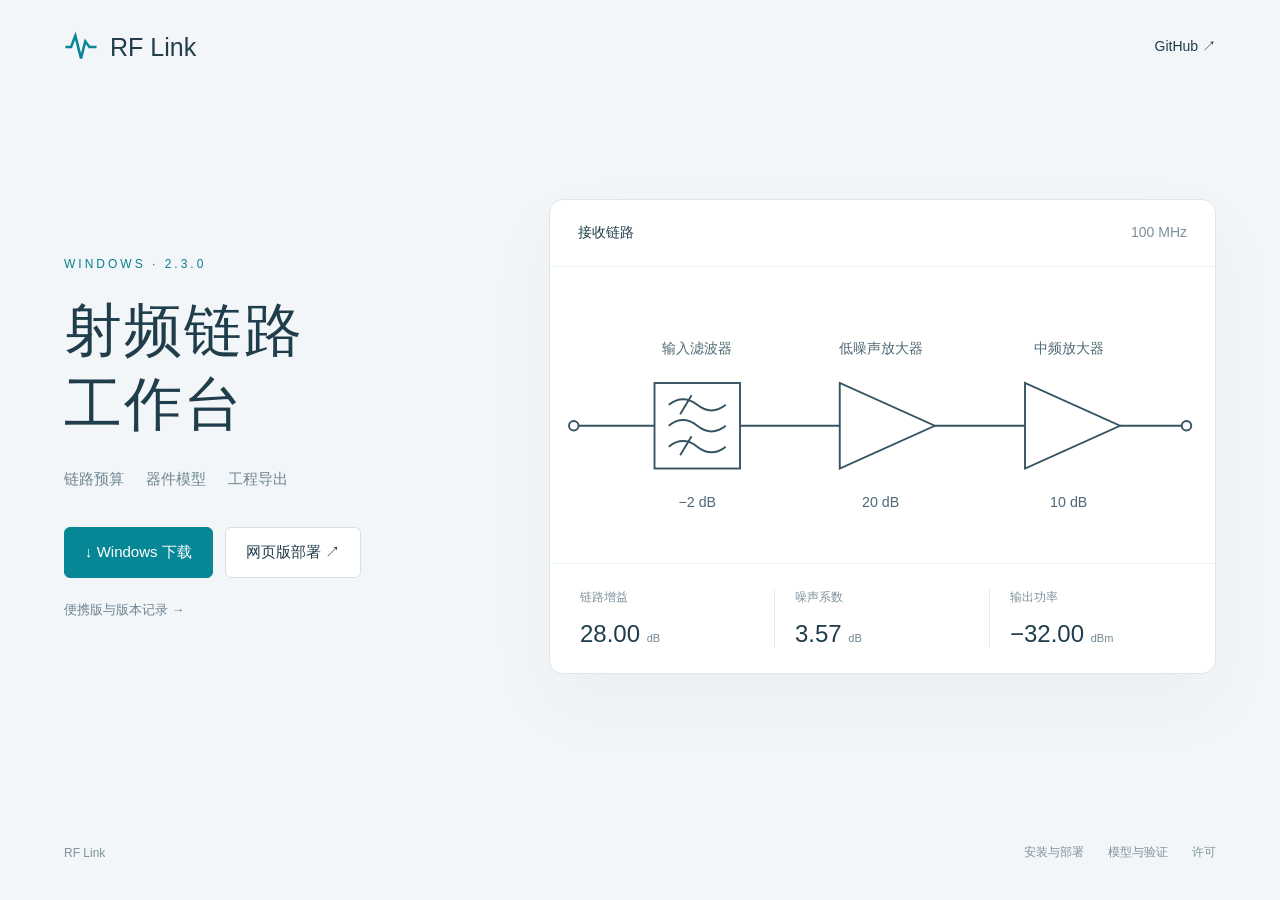
==== site/index.html @ 94427d35 "Release RF Link 2.3 with desktop packaging, accounts and deployment" ====
<!doctype html>
<html lang="zh-CN">
<head><meta charset="utf-8"><meta name="viewport" content="width=device-width,initial-scale=1"><meta name="description" content="RF Link 射频链路工作台，Windows 下载与云端部署。"><title>RF Link · 射频链路工作台</title><link rel="stylesheet" href="style.css"></head>
<body>
<header><a class="brand" href="./"><svg viewBox="0 0 24 24" aria-hidden="true"><path d="M1 12h4l3-8 4 16 3-12 3 4h5"/></svg>RF Link</a><a href="https://github.com/ChiZhang-805/RF-Link-Calculator">GitHub ↗</a></header>
<main><section class="intro"><span class="version">WINDOWS · 2.3.0</span><h1>射频链路<br>工作台</h1><div class="features"><span>链路预算</span><span>器件模型</span><span>工程导出</span></div><div class="actions"><a class="primary" href="https://github.com/ChiZhang-805/RF-Link-Calculator/releases/latest/download/RF-Link-Setup-2.3.0-x64.exe">↓ Windows 下载</a><a href="https://github.com/ChiZhang-805/RF-Link-Calculator/blob/main/docs/构建发布与部署.md">网页版部署 ↗</a></div><a class="secondary" href="https://github.com/ChiZhang-805/RF-Link-Calculator/releases/latest">便携版与版本记录 →</a></section>
<section class="preview" aria-label="链路计算示意"><div class="preview-head"><strong>接收链路</strong><span>100 MHz</span></div><svg class="chain" viewBox="0 0 700 240" role="img" aria-label="输入滤波器、低噪声放大器、中频放大器串行连接"><g fill="none" stroke="currentColor" stroke-width="2"><path d="M30 125h80m90 0h105m100 0h95m100 0h65"/><circle cx="25" cy="125" r="5"/><circle cx="670" cy="125" r="5"/><rect x="110" y="80" width="90" height="90"/><path d="M305 80v90l100-45zM500 80v90l100-45zM125 103q15-12 30 0t30 0m-60 22q15-12 30 0t30 0m-60 22q15-12 30 0t30 0m-36-54-12 20m12 23-12 20"/></g><g text-anchor="middle"><text x="155" y="48">输入滤波器</text><text x="348" y="48">低噪声放大器</text><text x="546" y="48">中频放大器</text><text x="155" y="211">−2 dB</text><text x="348" y="211">20 dB</text><text x="546" y="211">10 dB</text></g></svg><div class="metrics"><div><span>链路增益</span><strong>28.00 <small>dB</small></strong></div><div><span>噪声系数</span><strong>3.57 <small>dB</small></strong></div><div><span>输出功率</span><strong>−32.00 <small>dBm</small></strong></div></div></section>
</main><footer><span>RF Link</span><nav><a href="https://github.com/ChiZhang-805/RF-Link-Calculator/blob/main/docs/构建发布与部署.md">安装与部署</a><a href="https://github.com/ChiZhang-805/RF-Link-Calculator#公式与状态">模型与验证</a><a href="https://github.com/ChiZhang-805/RF-Link-Calculator/blob/main/LICENSE">许可</a></nav></footer>
</body></html>
---- site/style.css ----
:root{font-family:Segoe UI,Microsoft YaHei,sans-serif;color:#203d4c;background:#f3f6f8;font-synthesis:none}*{box-sizing:border-box}body{margin:0}a{color:inherit;text-decoration:none}a:focus-visible{outline:3px solid #078a9b;outline-offset:6px}header,footer{max-width:1480px;margin:auto;padding:30px 5%;display:flex;align-items:center;justify-content:space-between}header>a:last-child{font-size:14px}.brand{display:flex;gap:12px;align-items:center;font-size:25px}.brand svg{width:34px;fill:none;stroke:#078696;stroke-width:1.8}main{min-height:calc(100svh - 180px);max-width:1480px;margin:auto;padding:55px 5% 90px;display:grid;grid-template-columns:0.85fr 1.35fr;align-items:center;gap:65px}.version{font-size:12px;letter-spacing:3px;color:#087f8d}h1{font-size:clamp(42px,4.5vw,70px);font-weight:550;letter-spacing:2px;line-height:1.28;margin:22px 0 28px}.features{display:flex;gap:22px;color:#6d8592;font-size:15px}.actions{display:flex;gap:12px;flex-wrap:wrap;margin:38px 0 22px}.actions a{padding:15px 20px;border:1px solid #d4e0e5;border-radius:6px;background:white;font-size:15px}.actions .primary{background:#078696;color:white;border-color:#078696}.actions a:hover{filter:brightness(.95)}.secondary{font-size:13px;color:#6c8492}.preview{background:white;border:1px solid #dce6eb;border-radius:14px;box-shadow:0 30px 75px #2447580a;overflow:hidden}.preview-head{padding:24px 28px;display:flex;justify-content:space-between;border-bottom:1px solid #edf1f4;font-size:14px}.preview-head span{color:#7c8e98}.chain{width:100%;margin:40px 0 24px;color:#365362}.chain text{fill:#4f6875;font-size:15px}.metrics{display:grid;grid-template-columns:repeat(3,1fr);border-top:1px solid #edf1f4;padding:25px 10px}.metrics>div{display:flex;flex-direction:column;padding:0 20px;gap:14px;border-right:1px solid #e5edf1}.metrics>div:last-child{border:0}.metrics span{color:#7f939e;font-size:12px}.metrics strong{font-size:24px;font-weight:400;white-space:nowrap}.metrics small{font-size:11px;color:#718692}footer{font-size:12px;color:#7f939e}footer nav{display:flex;gap:24px}@media(max-width:1000px){main{gap:35px;grid-template-columns:1fr;padding-top:25px;max-width:780px}.intro h1 br{display:none}.intro h1{font-size:48px}.chain{margin:25px 0}header,footer{max-width:780px}.features{gap:20px}}@media(max-width:450px){main{padding:35px 6%}.intro h1{font-size:38px}.metrics>div{padding:0 10px}.metrics strong{font-size:20px}footer nav{gap:12px}}
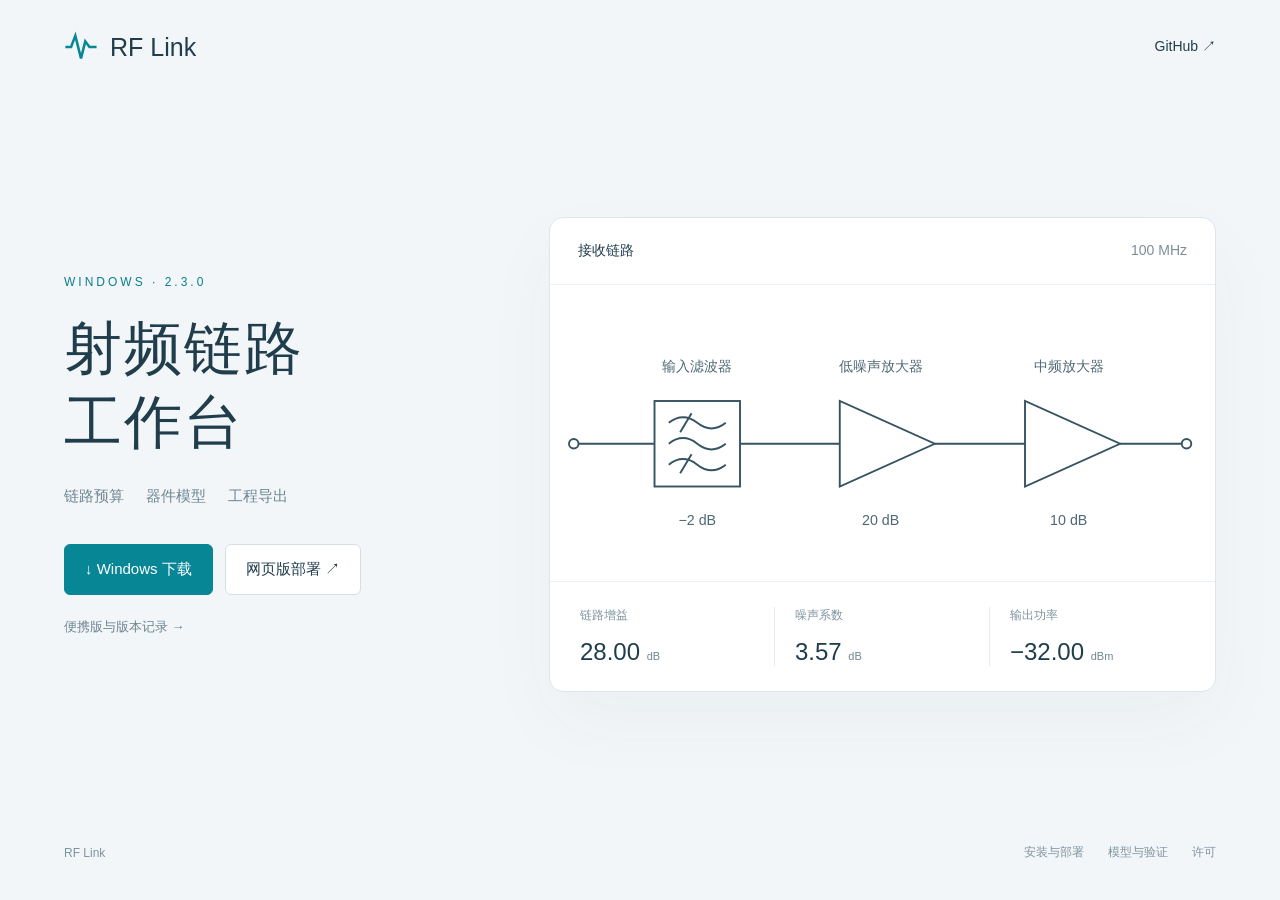
==== commit 04510223: "Refresh published homepage styles without stale browser cache" ====
--- a/site/index.html
+++ b/site/index.html
@@ -1,9 +1,10 @@
 <!doctype html>
 <html lang="zh-CN">
-<head><meta charset="utf-8"><meta name="viewport" content="width=device-width,initial-scale=1"><meta name="description" content="RF Link 射频链路工作台，Windows 下载与云端部署。"><title>RF Link · 射频链路工作台</title><link rel="stylesheet" href="style.css"></head>
+<head><meta charset="utf-8"><meta name="viewport" content="width=device-width,initial-scale=1"><meta name="description" content="RF Link 射频链路工作台，Windows 下载与云端部署。"><title>RF Link · 射频链路工作台</title><link rel="stylesheet" href="rf-link.css"></head>
 <body>
 <header><a class="brand" href="./"><svg viewBox="0 0 24 24" aria-hidden="true"><path d="M1 12h4l3-8 4 16 3-12 3 4h5"/></svg>RF Link</a><a href="https://github.com/ChiZhang-805/RF-Link-Calculator">GitHub ↗</a></header>
 <main><section class="intro"><span class="version">WINDOWS · 2.3.0</span><h1>射频链路<br>工作台</h1><div class="features"><span>链路预算</span><span>器件模型</span><span>工程导出</span></div><div class="actions"><a class="primary" href="https://github.com/ChiZhang-805/RF-Link-Calculator/releases/latest/download/RF-Link-Setup-2.3.0-x64.exe">↓ Windows 下载</a><a href="https://github.com/ChiZhang-805/RF-Link-Calculator/blob/main/docs/构建发布与部署.md">网页版部署 ↗</a></div><a class="secondary" href="https://github.com/ChiZhang-805/RF-Link-Calculator/releases/latest">便携版与版本记录 →</a></section>
 <section class="preview" aria-label="链路计算示意"><div class="preview-head"><strong>接收链路</strong><span>100 MHz</span></div><svg class="chain" viewBox="0 0 700 240" role="img" aria-label="输入滤波器、低噪声放大器、中频放大器串行连接"><g fill="none" stroke="currentColor" stroke-width="2"><path d="M30 125h80m90 0h105m100 0h95m100 0h65"/><circle cx="25" cy="125" r="5"/><circle cx="670" cy="125" r="5"/><rect x="110" y="80" width="90" height="90"/><path d="M305 80v90l100-45zM500 80v90l100-45zM125 103q15-12 30 0t30 0m-60 22q15-12 30 0t30 0m-60 22q15-12 30 0t30 0m-36-54-12 20m12 23-12 20"/></g><g text-anchor="middle"><text x="155" y="48">输入滤波器</text><text x="348" y="48">低噪声放大器</text><text x="546" y="48">中频放大器</text><text x="155" y="211">−2 dB</text><text x="348" y="211">20 dB</text><text x="546" y="211">10 dB</text></g></svg><div class="metrics"><div><span>链路增益</span><strong>28.00 <small>dB</small></strong></div><div><span>噪声系数</span><strong>3.57 <small>dB</small></strong></div><div><span>输出功率</span><strong>−32.00 <small>dBm</small></strong></div></div></section>
 </main><footer><span>RF Link</span><nav><a href="https://github.com/ChiZhang-805/RF-Link-Calculator/blob/main/docs/构建发布与部署.md">安装与部署</a><a href="https://github.com/ChiZhang-805/RF-Link-Calculator#公式与状态">模型与验证</a><a href="https://github.com/ChiZhang-805/RF-Link-Calculator/blob/main/LICENSE">许可</a></nav></footer>
 </body></html>
+
--- a/site/rf-link.css
+++ b/site/rf-link.css
@@ -0,0 +1 @@
+:root{font-family:Segoe UI,Microsoft YaHei,sans-serif;color:#203d4c;background:#f3f6f8;font-synthesis:none}*{box-sizing:border-box}body{margin:0}a{color:inherit;text-decoration:none}a:focus-visible{outline:3px solid #078a9b;outline-offset:6px}header,footer{max-width:1480px;margin:auto;padding:30px 5%;display:flex;align-items:center;justify-content:space-between}header>a:last-child{font-size:14px}.brand{display:flex;gap:12px;align-items:center;font-size:25px}.brand svg{width:34px;fill:none;stroke:#078696;stroke-width:1.8}main{min-height:calc(100svh - 180px);max-width:1480px;margin:auto;padding:32px 5%;display:grid;grid-template-columns:0.85fr 1.35fr;align-items:center;gap:65px}.version{font-size:12px;letter-spacing:3px;color:#087f8d}h1{font-size:clamp(42px,4.5vw,70px);font-weight:550;letter-spacing:2px;line-height:1.28;margin:22px 0 28px}.features{display:flex;gap:22px;color:#6d8592;font-size:15px}.actions{display:flex;gap:12px;flex-wrap:wrap;margin:38px 0 22px}.actions a{padding:15px 20px;border:1px solid #d4e0e5;border-radius:6px;background:white;font-size:15px}.actions .primary{background:#078696;color:white;border-color:#078696}.actions a:hover{filter:brightness(.95)}.secondary{font-size:13px;color:#6c8492}.preview{background:white;border:1px solid #dce6eb;border-radius:14px;box-shadow:0 30px 75px #2447580a;overflow:hidden}.preview-head{padding:24px 28px;display:flex;justify-content:space-between;border-bottom:1px solid #edf1f4;font-size:14px}.preview-head span{color:#7c8e98}.chain{width:100%;margin:40px 0 24px;color:#365362}.chain text{fill:#4f6875;font-size:15px}.metrics{display:grid;grid-template-columns:repeat(3,1fr);border-top:1px solid #edf1f4;padding:25px 10px}.metrics>div{display:flex;flex-direction:column;padding:0 20px;gap:14px;border-right:1px solid #e5edf1}.metrics>div:last-child{border:0}.metrics span{color:#7f939e;font-size:12px}.metrics strong{font-size:24px;font-weight:400;white-space:nowrap}.metrics small{font-size:11px;color:#718692}footer{font-size:12px;color:#7f939e}footer nav{display:flex;gap:24px}@media(max-width:1000px){main{gap:35px;grid-template-columns:1fr;padding-top:25px;max-width:780px}.intro h1 br{display:none}.intro h1{font-size:48px}.chain{margin:25px 0}header,footer{max-width:780px}.features{gap:20px}}@media(max-width:450px){main{padding:35px 6%}.intro h1{font-size:38px}.metrics>div{padding:0 10px}.metrics strong{font-size:20px}footer nav{gap:12px}}
